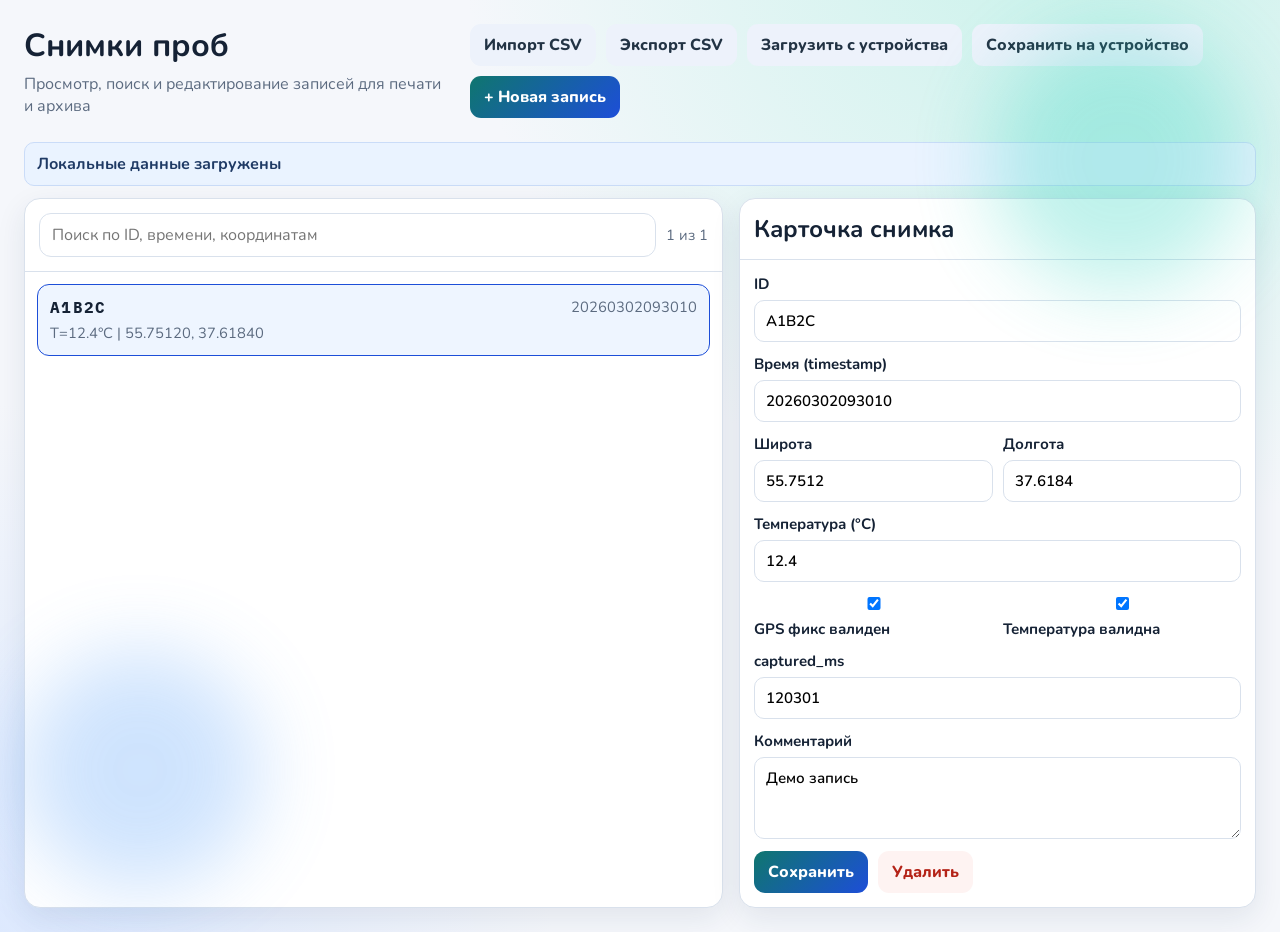
==== webapp/index.html @ b54260a2 "initial version" ====
<!doctype html>
<html lang="ru">
  <head>
    <meta charset="UTF-8" />
    <meta name="viewport" content="width=device-width, initial-scale=1.0" />
    <title>EcoLog — Снимки проб</title>
    <link rel="preconnect" href="https://fonts.googleapis.com" />
    <link rel="preconnect" href="https://fonts.gstatic.com" crossorigin />
    <link href="https://fonts.googleapis.com/css2?family=Nunito:wght@400;600;700;800&family=IBM+Plex+Mono:wght@400;500&display=swap" rel="stylesheet" />
    <link rel="stylesheet" href="styles.css" />
  </head>
  <body>
    <div class="bg-shape bg-shape-a"></div>
    <div class="bg-shape bg-shape-b"></div>

    <header class="topbar">
      <div>
        <h1>Снимки проб</h1>
        <p>Просмотр, поиск и редактирование записей для печати и архива</p>
      </div>
      <div class="actions">
        <label class="btn btn-secondary file-btn">
          Импорт CSV
          <input id="importCsv" type="file" accept=".csv,text/csv" />
        </label>
        <button id="exportCsv" class="btn btn-secondary">Экспорт CSV</button>
        <button id="loadDevice" class="btn btn-secondary">Загрузить с устройства</button>
        <button id="saveDevice" class="btn btn-secondary">Сохранить на устройство</button>
        <button id="addSnapshot" class="btn btn-primary">+ Новая запись</button>
      </div>
    </header>
    <div id="statusBar" class="status-bar">Готово</div>

    <main class="layout">
      <section class="panel list-panel">
        <div class="list-tools">
          <input id="searchInput" type="search" placeholder="Поиск по ID, времени, координатам" />
          <span id="counter" class="counter"></span>
        </div>
        <div id="snapshotList" class="snapshot-list"></div>
      </section>

      <section class="panel edit-panel">
        <h2>Карточка снимка</h2>
        <form id="editForm" class="edit-form">
          <label>
            ID
            <input id="f_id" required maxlength="5" pattern="[A-Z0-9]{5}" />
          </label>
          <label>
            Время (timestamp)
            <input id="f_timestamp" placeholder="YYYYMMDDhhmmss" required />
          </label>
          <div class="row-2">
            <label>
              Широта
              <input id="f_lat" type="number" step="0.000001" />
            </label>
            <label>
              Долгота
              <input id="f_lon" type="number" step="0.000001" />
            </label>
          </div>
          <label>
            Температура (°C)
            <input id="f_temp_c" type="number" step="0.1" />
          </label>
          <div class="row-2 checks">
            <label class="check"><input id="f_fix_valid" type="checkbox" /> GPS фикс валиден</label>
            <label class="check"><input id="f_temp_valid" type="checkbox" /> Температура валидна</label>
          </div>
          <label>
            captured_ms
            <input id="f_captured_ms" type="number" min="0" />
          </label>
          <label>
            Комментарий
            <textarea id="f_note" rows="3" placeholder="Например: берег, точка №3"></textarea>
          </label>
          <div class="form-actions">
            <button type="submit" class="btn btn-primary">Сохранить</button>
            <button type="button" id="deleteSnapshot" class="btn btn-danger">Удалить</button>
          </div>
        </form>
      </section>
    </main>

    <template id="itemTemplate">
      <article class="snapshot-item">
        <div class="item-head">
          <strong class="item-id"></strong>
          <span class="item-time"></span>
        </div>
        <div class="item-meta"></div>
      </article>
    </template>

    <script src="app.js"></script>
  </body>
</html>
---- webapp/styles.css ----
:root {
  --bg: #f5f7fb;
  --panel: #ffffff;
  --ink: #152235;
  --muted: #5c6b80;
  --line: #d9e1ec;
  --brand: #0f766e;
  --brand-2: #1d4ed8;
  --danger: #b42318;
  --shadow: 0 10px 30px rgba(27, 44, 79, 0.09);
}

* { box-sizing: border-box; }

body {
  margin: 0;
  font-family: "Nunito", sans-serif;
  color: var(--ink);
  background: radial-gradient(circle at 85% -10%, #c8f2ea 0%, transparent 42%),
              radial-gradient(circle at -5% 110%, #d8e6ff 0%, transparent 37%),
              var(--bg);
  min-height: 100vh;
}

.bg-shape {
  position: fixed;
  pointer-events: none;
  border-radius: 999px;
  filter: blur(40px);
  opacity: 0.3;
}
.bg-shape-a { width: 260px; height: 260px; background: #2dd4bf; top: 30px; right: 30px; }
.bg-shape-b { width: 240px; height: 240px; background: #60a5fa; bottom: 10px; left: 20px; }

.topbar {
  display: flex;
  justify-content: space-between;
  gap: 16px;
  align-items: flex-start;
  padding: 24px;
}

.topbar h1 {
  margin: 0;
  font-size: clamp(1.4rem, 3vw, 2rem);
}

.topbar p {
  margin: 6px 0 0;
  color: var(--muted);
}

.actions {
  display: flex;
  gap: 10px;
  flex-wrap: wrap;
}

.layout {
  display: grid;
  grid-template-columns: 1.15fr 0.85fr;
  gap: 16px;
  padding: 0 24px 24px;
}

.status-bar {
  margin: 0 24px 12px;
  padding: 10px 12px;
  border-radius: 10px;
  background: #eaf3ff;
  border: 1px solid #cadcf8;
  color: #1f3a65;
  font-weight: 700;
}

.panel {
  background: var(--panel);
  border: 1px solid var(--line);
  border-radius: 16px;
  box-shadow: var(--shadow);
  overflow: hidden;
}

.list-panel, .edit-panel { min-height: 72vh; }

.list-tools {
  display: flex;
  gap: 10px;
  align-items: center;
  padding: 14px;
  border-bottom: 1px solid var(--line);
}

#searchInput {
  flex: 1;
  border: 1px solid var(--line);
  border-radius: 12px;
  padding: 10px 12px;
  font: inherit;
}

.counter {
  color: var(--muted);
  font-size: 0.92rem;
}

.snapshot-list {
  padding: 12px;
  display: grid;
  gap: 10px;
}

.snapshot-item {
  border: 1px solid var(--line);
  border-radius: 12px;
  padding: 12px;
  cursor: pointer;
  transition: transform 120ms ease, border-color 120ms ease;
  background: #fcfdff;
}

.snapshot-item:hover { transform: translateY(-1px); }
.snapshot-item.active { border-color: var(--brand-2); background: #eef5ff; }

.item-head {
  display: flex;
  justify-content: space-between;
  gap: 8px;
  align-items: center;
}

.item-id {
  font-family: "IBM Plex Mono", monospace;
  letter-spacing: 0.08em;
}

.item-time, .item-meta { color: var(--muted); font-size: 0.92rem; }
.item-meta { margin-top: 6px; }

.edit-panel h2 {
  margin: 0;
  padding: 14px;
  border-bottom: 1px solid var(--line);
}

.edit-form {
  padding: 14px;
  display: grid;
  gap: 12px;
}

.edit-form label {
  display: grid;
  gap: 6px;
  font-weight: 700;
  font-size: 0.94rem;
}

input, textarea {
  border: 1px solid var(--line);
  border-radius: 10px;
  padding: 10px 11px;
  font: inherit;
  font-weight: 600;
}

textarea { resize: vertical; }
.row-2 { display: grid; grid-template-columns: 1fr 1fr; gap: 10px; }
.checks { align-items: center; }
.check { font-weight: 600; display: flex; align-items: center; gap: 8px; }

.btn {
  border: 0;
  border-radius: 11px;
  padding: 10px 14px;
  font: inherit;
  font-weight: 800;
  cursor: pointer;
}
.btn-primary { background: linear-gradient(135deg, var(--brand), var(--brand-2)); color: #fff; }
.btn-secondary { background: #edf2fb; color: #234; }
.btn-danger { background: #fef3f2; color: var(--danger); }

.file-btn input { display: none; }
.form-actions { display: flex; gap: 10px; }

@media (max-width: 980px) {
  .layout { grid-template-columns: 1fr; }
  .list-panel, .edit-panel { min-height: auto; }
}
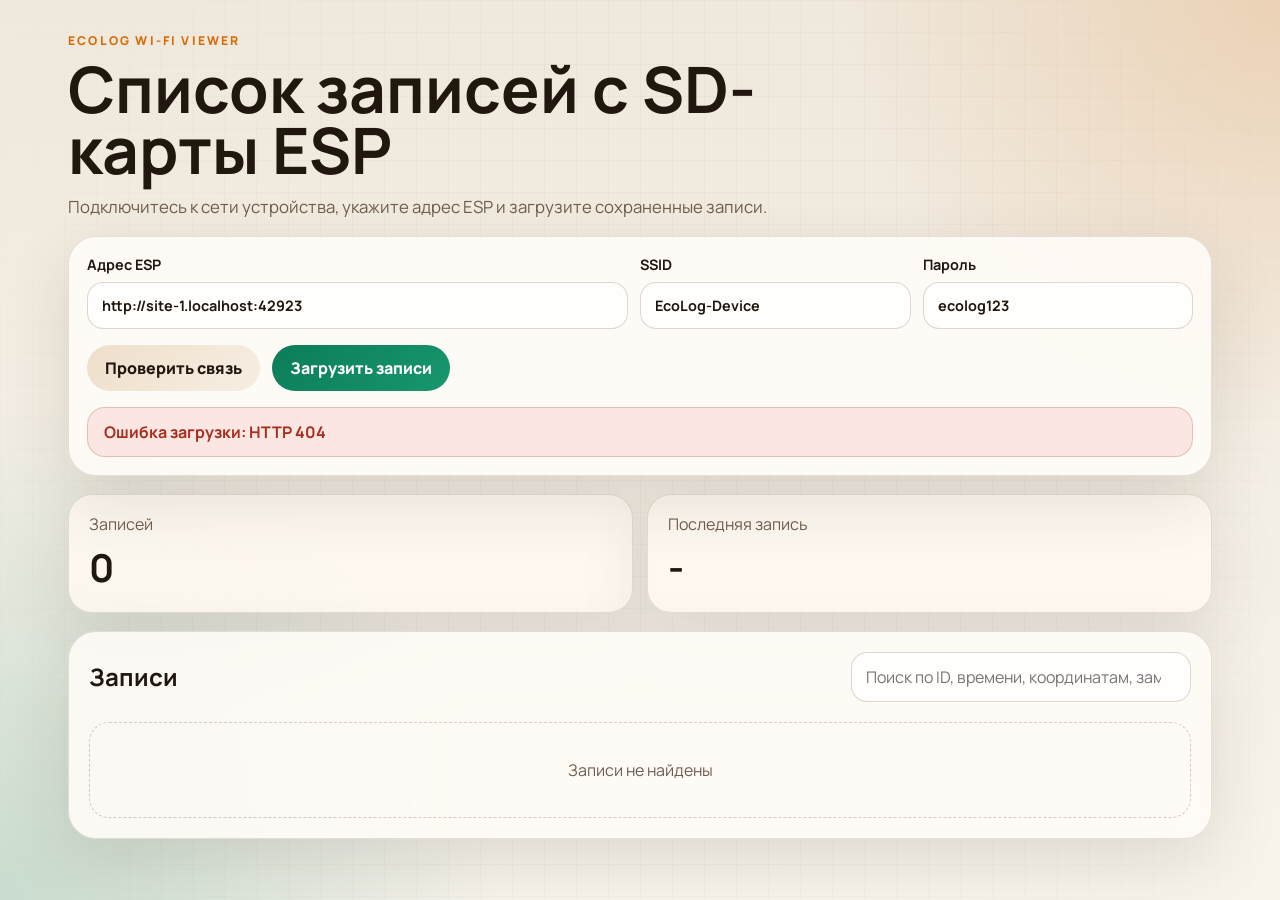
==== commit 6f5f284d: "Save current ecolog state before rollback" ====
--- a/webapp/index.html
+++ b/webapp/index.html
@@ -3,95 +3,78 @@
   <head>
     <meta charset="UTF-8" />
     <meta name="viewport" content="width=device-width, initial-scale=1.0" />
-    <title>EcoLog — Снимки проб</title>
+    <title>EcoLog WebApp</title>
     <link rel="preconnect" href="https://fonts.googleapis.com" />
     <link rel="preconnect" href="https://fonts.gstatic.com" crossorigin />
-    <link href="https://fonts.googleapis.com/css2?family=Nunito:wght@400;600;700;800&family=IBM+Plex+Mono:wght@400;500&display=swap" rel="stylesheet" />
+    <link href="https://fonts.googleapis.com/css2?family=Manrope:wght@400;600;700;800&family=IBM+Plex+Mono:wght@400;500&display=swap" rel="stylesheet" />
     <link rel="stylesheet" href="styles.css" />
   </head>
   <body>
-    <div class="bg-shape bg-shape-a"></div>
-    <div class="bg-shape bg-shape-b"></div>
-
-    <header class="topbar">
-      <div>
-        <h1>Снимки проб</h1>
-        <p>Просмотр, поиск и редактирование записей для печати и архива</p>
-      </div>
-      <div class="actions">
-        <label class="btn btn-secondary file-btn">
-          Импорт CSV
-          <input id="importCsv" type="file" accept=".csv,text/csv" />
-        </label>
-        <button id="exportCsv" class="btn btn-secondary">Экспорт CSV</button>
-        <button id="loadDevice" class="btn btn-secondary">Загрузить с устройства</button>
-        <button id="saveDevice" class="btn btn-secondary">Сохранить на устройство</button>
-        <button id="addSnapshot" class="btn btn-primary">+ Новая запись</button>
-      </div>
-    </header>
-    <div id="statusBar" class="status-bar">Готово</div>
-
-    <main class="layout">
-      <section class="panel list-panel">
-        <div class="list-tools">
-          <input id="searchInput" type="search" placeholder="Поиск по ID, времени, координатам" />
-          <span id="counter" class="counter"></span>
-        </div>
-        <div id="snapshotList" class="snapshot-list"></div>
+    <div class="backdrop"></div>
+    <main class="page">
+      <section class="hero">
+        <p class="eyebrow">EcoLog Wi-Fi Viewer</p>
+        <h1>Список записей с SD-карты ESP</h1>
+        <p class="lead">
+          Подключитесь к сети устройства, укажите адрес ESP и загрузите сохраненные записи.
+        </p>
       </section>
 
-      <section class="panel edit-panel">
-        <h2>Карточка снимка</h2>
-        <form id="editForm" class="edit-form">
+      <section class="panel controls">
+        <div class="control-grid">
           <label>
-            ID
-            <input id="f_id" required maxlength="5" pattern="[A-Z0-9]{5}" />
+            Адрес ESP
+            <input id="deviceUrl" type="text" placeholder="http://192.168.4.1" />
           </label>
           <label>
-            Время (timestamp)
-            <input id="f_timestamp" placeholder="YYYYMMDDhhmmss" required />
-          </label>
-          <div class="row-2">
-            <label>
-              Широта
-              <input id="f_lat" type="number" step="0.000001" />
-            </label>
-            <label>
-              Долгота
-              <input id="f_lon" type="number" step="0.000001" />
-            </label>
-          </div>
-          <label>
-            Температура (°C)
-            <input id="f_temp_c" type="number" step="0.1" />
-          </label>
-          <div class="row-2 checks">
-            <label class="check"><input id="f_fix_valid" type="checkbox" /> GPS фикс валиден</label>
-            <label class="check"><input id="f_temp_valid" type="checkbox" /> Температура валидна</label>
-          </div>
-          <label>
-            captured_ms
-            <input id="f_captured_ms" type="number" min="0" />
+            SSID
+            <input id="ssid" type="text" value="EcoLog-Device" readonly />
           </label>
           <label>
-            Комментарий
-            <textarea id="f_note" rows="3" placeholder="Например: берег, точка №3"></textarea>
+            Пароль
+            <input id="password" type="text" value="ecolog123" readonly />
           </label>
-          <div class="form-actions">
-            <button type="submit" class="btn btn-primary">Сохранить</button>
-            <button type="button" id="deleteSnapshot" class="btn btn-danger">Удалить</button>
-          </div>
-        </form>
+        </div>
+        <div class="actions">
+          <button id="connectBtn" class="btn btn-secondary">Проверить связь</button>
+          <button id="refreshBtn" class="btn btn-primary">Загрузить записи</button>
+        </div>
+        <div id="status" class="status">Ожидание подключения</div>
+      </section>
+
+      <section class="metrics">
+        <article class="metric-card">
+          <span>Записей</span>
+          <strong id="recordsCount">0</strong>
+        </article>
+        <article class="metric-card">
+          <span>Последняя запись</span>
+          <strong id="latestRecord">-</strong>
+        </article>
+      </section>
+
+      <section class="panel">
+        <div class="list-head">
+          <h2>Записи</h2>
+          <input id="searchInput" type="search" placeholder="Поиск по ID, времени, координатам, заметке" />
+        </div>
+        <div id="recordsList" class="records-list"></div>
       </section>
     </main>
 
-    <template id="itemTemplate">
-      <article class="snapshot-item">
-        <div class="item-head">
-          <strong class="item-id"></strong>
-          <span class="item-time"></span>
+    <template id="recordTemplate">
+      <article class="record-card">
+        <div class="record-top">
+          <strong class="record-id"></strong>
+          <span class="record-time"></span>
         </div>
-        <div class="item-meta"></div>
+        <div class="record-grid">
+          <div><span>Координаты</span><strong class="record-coords"></strong></div>
+          <div><span>Температура</span><strong class="record-temp"></strong></div>
+          <div><span>GPS</span><strong class="record-fix"></strong></div>
+          <div><span>captured_ms</span><strong class="record-ms"></strong></div>
+        </div>
+        <p class="record-note"></p>
       </article>
     </template>
 
--- a/webapp/styles.css
+++ b/webapp/styles.css
@@ -1,190 +1,274 @@
 :root {
-  --bg: #f5f7fb;
-  --panel: #ffffff;
-  --ink: #152235;
-  --muted: #5c6b80;
-  --line: #d9e1ec;
-  --brand: #0f766e;
-  --brand-2: #1d4ed8;
-  --danger: #b42318;
-  --shadow: 0 10px 30px rgba(27, 44, 79, 0.09);
-}
-
-* { box-sizing: border-box; }
+  --bg: #f2efe8;
+  --paper: rgba(255, 252, 247, 0.88);
+  --line: rgba(74, 58, 44, 0.14);
+  --ink: #20170f;
+  --muted: #705e4d;
+  --accent: #0c7c59;
+  --accent-2: #d96c06;
+  --danger: #a72e1f;
+  --shadow: 0 24px 70px rgba(49, 34, 20, 0.12);
+}
+
+* {
+  box-sizing: border-box;
+}
 
 body {
   margin: 0;
-  font-family: "Nunito", sans-serif;
+  min-height: 100vh;
+  font-family: "Manrope", sans-serif;
   color: var(--ink);
-  background: radial-gradient(circle at 85% -10%, #c8f2ea 0%, transparent 42%),
-              radial-gradient(circle at -5% 110%, #d8e6ff 0%, transparent 37%),
-              var(--bg);
-  min-height: 100vh;
-}
-
-.bg-shape {
+  background:
+    radial-gradient(circle at top right, rgba(217, 108, 6, 0.18), transparent 28%),
+    radial-gradient(circle at bottom left, rgba(12, 124, 89, 0.2), transparent 32%),
+    linear-gradient(180deg, #efe8dc 0%, #f8f4ec 100%);
+}
+
+.backdrop {
   position: fixed;
+  inset: 0;
   pointer-events: none;
-  border-radius: 999px;
-  filter: blur(40px);
-  opacity: 0.3;
-}
-.bg-shape-a { width: 260px; height: 260px; background: #2dd4bf; top: 30px; right: 30px; }
-.bg-shape-b { width: 240px; height: 240px; background: #60a5fa; bottom: 10px; left: 20px; }
-
-.topbar {
-  display: flex;
-  justify-content: space-between;
-  gap: 16px;
-  align-items: flex-start;
-  padding: 24px;
-}
-
-.topbar h1 {
+  background-image: linear-gradient(rgba(32, 23, 15, 0.025) 1px, transparent 1px),
+    linear-gradient(90deg, rgba(32, 23, 15, 0.025) 1px, transparent 1px);
+  background-size: 32px 32px;
+  mask-image: radial-gradient(circle at center, black 52%, transparent 100%);
+}
+
+.page {
+  position: relative;
+  max-width: 1180px;
+  margin: 0 auto;
+  padding: 32px 18px 48px;
+}
+
+.hero {
+  margin-bottom: 18px;
+}
+
+.eyebrow {
+  margin: 0 0 10px;
+  color: var(--accent-2);
+  text-transform: uppercase;
+  letter-spacing: 0.18em;
+  font-size: 0.76rem;
+  font-weight: 800;
+}
+
+.hero h1 {
   margin: 0;
-  font-size: clamp(1.4rem, 3vw, 2rem);
-}
-
-.topbar p {
-  margin: 6px 0 0;
-  color: var(--muted);
+  max-width: 780px;
+  font-size: clamp(2rem, 5vw, 4.5rem);
+  line-height: 0.95;
+}
+
+.lead {
+  max-width: 720px;
+  margin: 14px 0 0;
+  color: var(--muted);
+  font-size: 1.05rem;
+}
+
+.panel {
+  background: var(--paper);
+  border: 1px solid var(--line);
+  border-radius: 28px;
+  box-shadow: var(--shadow);
+  backdrop-filter: blur(12px);
+}
+
+.controls {
+  padding: 18px;
+}
+
+.control-grid {
+  display: grid;
+  grid-template-columns: 2fr 1fr 1fr;
+  gap: 12px;
+}
+
+label {
+  display: grid;
+  gap: 8px;
+  font-size: 0.9rem;
+  font-weight: 700;
+}
+
+input {
+  width: 100%;
+  border: 1px solid rgba(74, 58, 44, 0.2);
+  border-radius: 16px;
+  padding: 13px 14px;
+  font: inherit;
+  color: var(--ink);
+  background: rgba(255, 255, 255, 0.72);
 }
 
 .actions {
   display: flex;
-  gap: 10px;
+  gap: 12px;
+  margin-top: 16px;
   flex-wrap: wrap;
 }
-
-.layout {
-  display: grid;
-  grid-template-columns: 1.15fr 0.85fr;
-  gap: 16px;
-  padding: 0 24px 24px;
-}
-
-.status-bar {
-  margin: 0 24px 12px;
-  padding: 10px 12px;
-  border-radius: 10px;
-  background: #eaf3ff;
-  border: 1px solid #cadcf8;
-  color: #1f3a65;
-  font-weight: 700;
-}
-
-.panel {
-  background: var(--panel);
-  border: 1px solid var(--line);
-  border-radius: 16px;
-  box-shadow: var(--shadow);
-  overflow: hidden;
-}
-
-.list-panel, .edit-panel { min-height: 72vh; }
-
-.list-tools {
-  display: flex;
-  gap: 10px;
-  align-items: center;
-  padding: 14px;
-  border-bottom: 1px solid var(--line);
-}
-
-#searchInput {
-  flex: 1;
-  border: 1px solid var(--line);
-  border-radius: 12px;
-  padding: 10px 12px;
-  font: inherit;
-}
-
-.counter {
-  color: var(--muted);
-  font-size: 0.92rem;
-}
-
-.snapshot-list {
-  padding: 12px;
-  display: grid;
-  gap: 10px;
-}
-
-.snapshot-item {
-  border: 1px solid var(--line);
-  border-radius: 12px;
-  padding: 12px;
-  cursor: pointer;
-  transition: transform 120ms ease, border-color 120ms ease;
-  background: #fcfdff;
-}
-
-.snapshot-item:hover { transform: translateY(-1px); }
-.snapshot-item.active { border-color: var(--brand-2); background: #eef5ff; }
-
-.item-head {
-  display: flex;
-  justify-content: space-between;
-  gap: 8px;
-  align-items: center;
-}
-
-.item-id {
-  font-family: "IBM Plex Mono", monospace;
-  letter-spacing: 0.08em;
-}
-
-.item-time, .item-meta { color: var(--muted); font-size: 0.92rem; }
-.item-meta { margin-top: 6px; }
-
-.edit-panel h2 {
-  margin: 0;
-  padding: 14px;
-  border-bottom: 1px solid var(--line);
-}
-
-.edit-form {
-  padding: 14px;
-  display: grid;
-  gap: 12px;
-}
-
-.edit-form label {
-  display: grid;
-  gap: 6px;
-  font-weight: 700;
-  font-size: 0.94rem;
-}
-
-input, textarea {
-  border: 1px solid var(--line);
-  border-radius: 10px;
-  padding: 10px 11px;
-  font: inherit;
-  font-weight: 600;
-}
-
-textarea { resize: vertical; }
-.row-2 { display: grid; grid-template-columns: 1fr 1fr; gap: 10px; }
-.checks { align-items: center; }
-.check { font-weight: 600; display: flex; align-items: center; gap: 8px; }
 
 .btn {
   border: 0;
-  border-radius: 11px;
-  padding: 10px 14px;
+  border-radius: 999px;
+  padding: 12px 18px;
   font: inherit;
   font-weight: 800;
   cursor: pointer;
 }
-.btn-primary { background: linear-gradient(135deg, var(--brand), var(--brand-2)); color: #fff; }
-.btn-secondary { background: #edf2fb; color: #234; }
-.btn-danger { background: #fef3f2; color: var(--danger); }
-
-.file-btn input { display: none; }
-.form-actions { display: flex; gap: 10px; }
-
-@media (max-width: 980px) {
-  .layout { grid-template-columns: 1fr; }
-  .list-panel, .edit-panel { min-height: auto; }
-}
+
+.btn-primary {
+  background: linear-gradient(135deg, var(--accent), #17976d);
+  color: #fff;
+}
+
+.btn-secondary {
+  background: linear-gradient(135deg, #efdfcb, #f6eee3);
+  color: var(--ink);
+}
+
+.status {
+  margin-top: 16px;
+  padding: 13px 16px;
+  border-radius: 18px;
+  border: 1px solid transparent;
+  font-weight: 700;
+}
+
+.status[data-type="info"] {
+  background: rgba(255, 244, 222, 0.88);
+  border-color: rgba(217, 108, 6, 0.24);
+}
+
+.status[data-type="ok"] {
+  background: rgba(220, 247, 236, 0.88);
+  border-color: rgba(12, 124, 89, 0.24);
+}
+
+.status[data-type="error"] {
+  background: rgba(251, 228, 225, 0.92);
+  border-color: rgba(167, 46, 31, 0.22);
+  color: var(--danger);
+}
+
+.metrics {
+  display: grid;
+  grid-template-columns: repeat(2, minmax(0, 1fr));
+  gap: 14px;
+  margin: 18px 0;
+}
+
+.metric-card {
+  padding: 18px 20px;
+  border-radius: 24px;
+  background: rgba(255, 250, 242, 0.86);
+  border: 1px solid var(--line);
+  box-shadow: var(--shadow);
+}
+
+.metric-card span {
+  display: block;
+  color: var(--muted);
+  margin-bottom: 6px;
+}
+
+.metric-card strong {
+  font-size: clamp(1.4rem, 4vw, 2.4rem);
+}
+
+.list-head {
+  display: flex;
+  gap: 12px;
+  align-items: center;
+  justify-content: space-between;
+  padding: 20px 20px 0;
+}
+
+.list-head h2 {
+  margin: 0;
+}
+
+#searchInput {
+  max-width: 340px;
+}
+
+.records-list {
+  display: grid;
+  gap: 14px;
+  padding: 20px;
+}
+
+.record-card {
+  border: 1px solid rgba(74, 58, 44, 0.12);
+  border-radius: 22px;
+  padding: 18px;
+  background: rgba(255, 255, 255, 0.7);
+}
+
+.record-top {
+  display: flex;
+  gap: 10px;
+  justify-content: space-between;
+  align-items: baseline;
+}
+
+.record-id {
+  font-family: "IBM Plex Mono", monospace;
+  font-size: 1.1rem;
+  letter-spacing: 0.12em;
+}
+
+.record-time {
+  color: var(--muted);
+}
+
+.record-grid {
+  display: grid;
+  grid-template-columns: repeat(2, minmax(0, 1fr));
+  gap: 12px;
+  margin-top: 14px;
+}
+
+.record-grid span {
+  display: block;
+  color: var(--muted);
+  font-size: 0.85rem;
+  margin-bottom: 4px;
+}
+
+.record-grid strong {
+  font-size: 1rem;
+}
+
+.record-note {
+  margin: 14px 0 0;
+  color: var(--muted);
+}
+
+.empty-state {
+  padding: 36px 18px;
+  border: 1px dashed rgba(74, 58, 44, 0.24);
+  border-radius: 20px;
+  text-align: center;
+  color: var(--muted);
+}
+
+@media (max-width: 860px) {
+  .control-grid,
+  .metrics,
+  .record-grid {
+    grid-template-columns: 1fr;
+  }
+
+  .list-head {
+    flex-direction: column;
+    align-items: stretch;
+  }
+
+  #searchInput {
+    max-width: none;
+  }
+}
